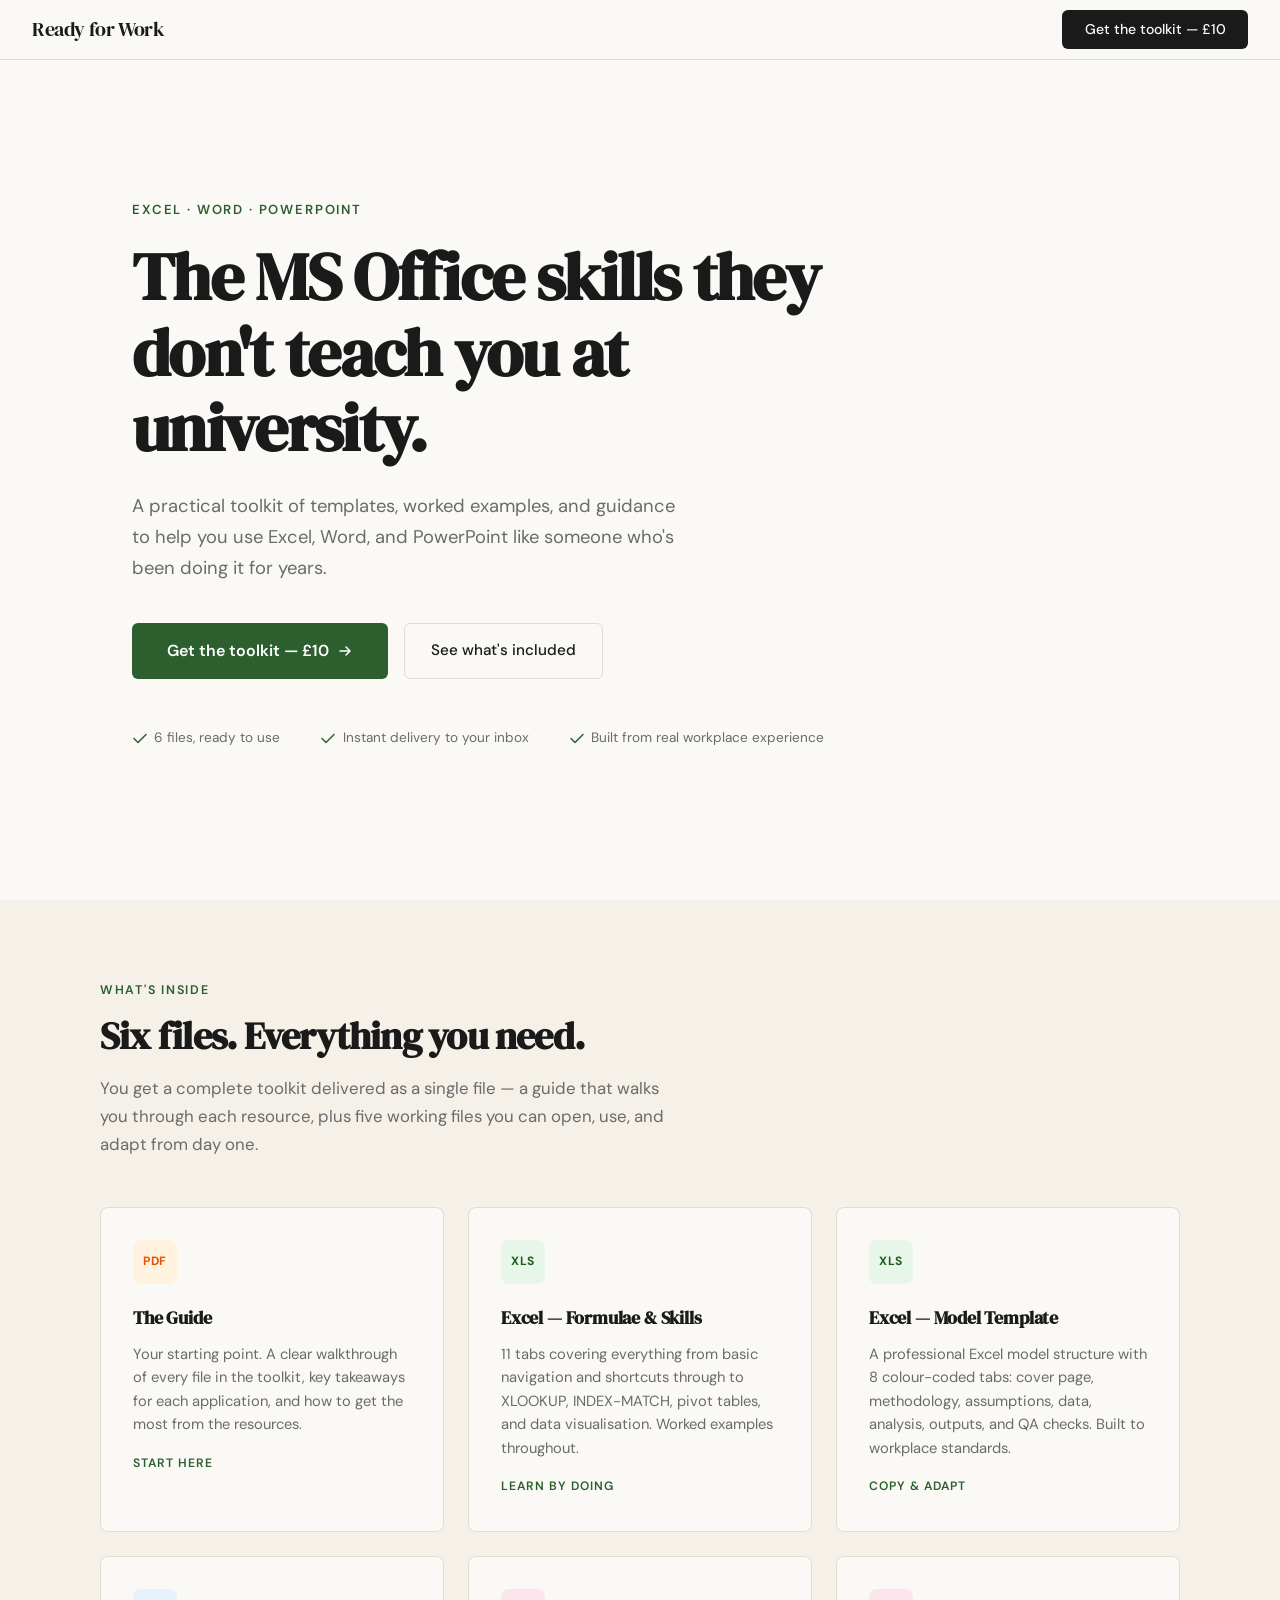
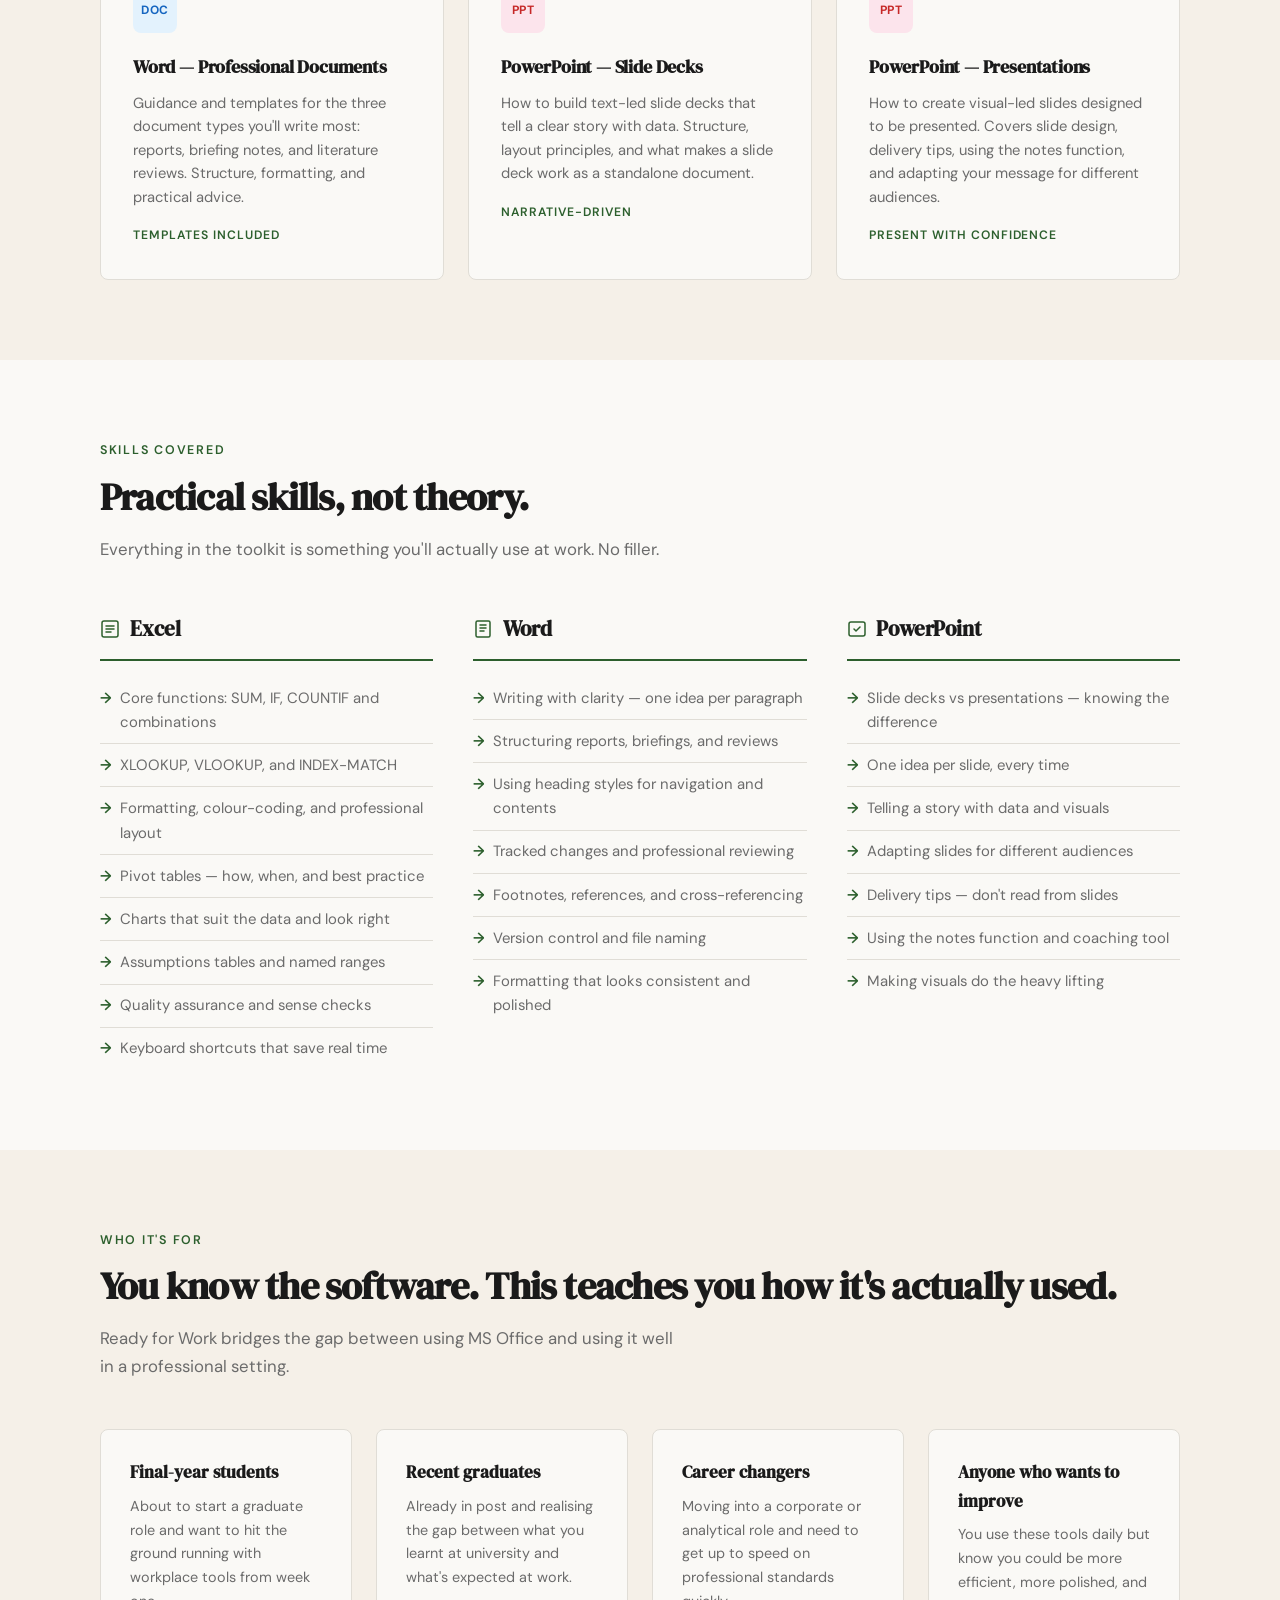
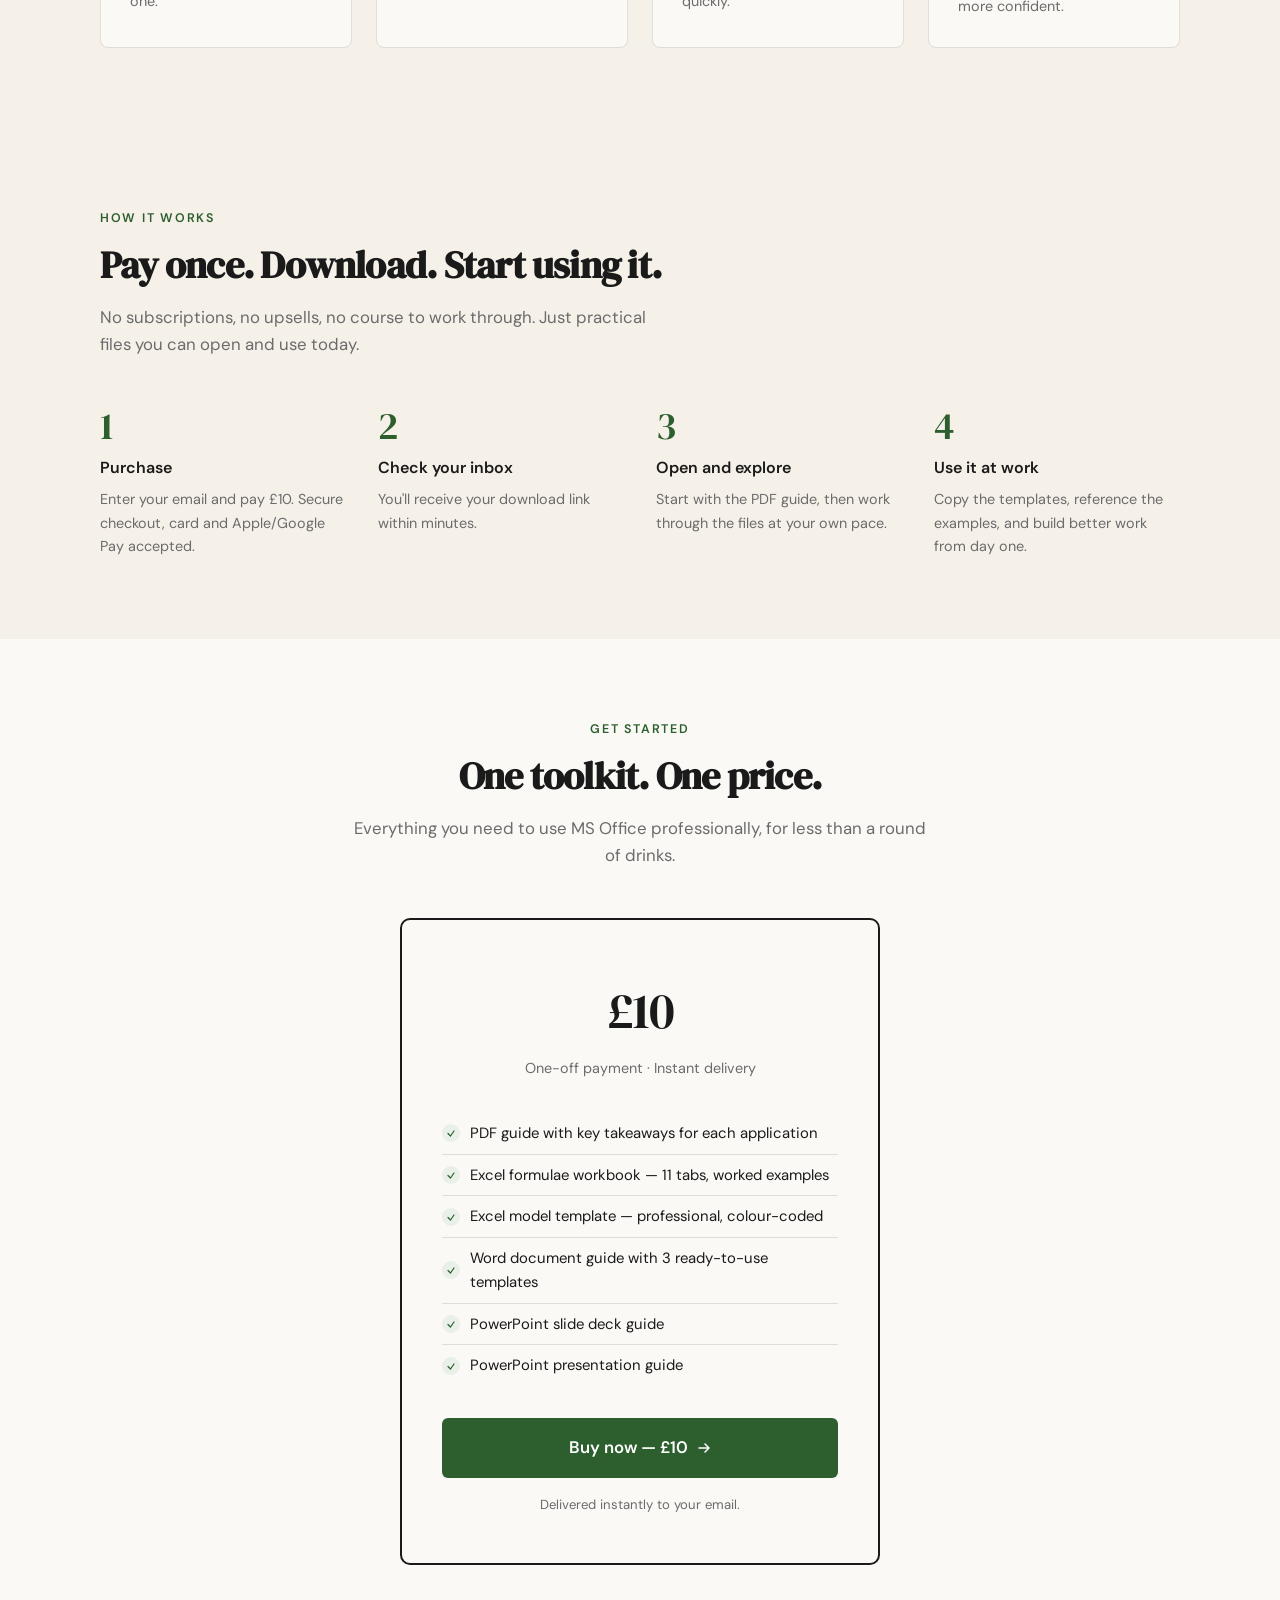
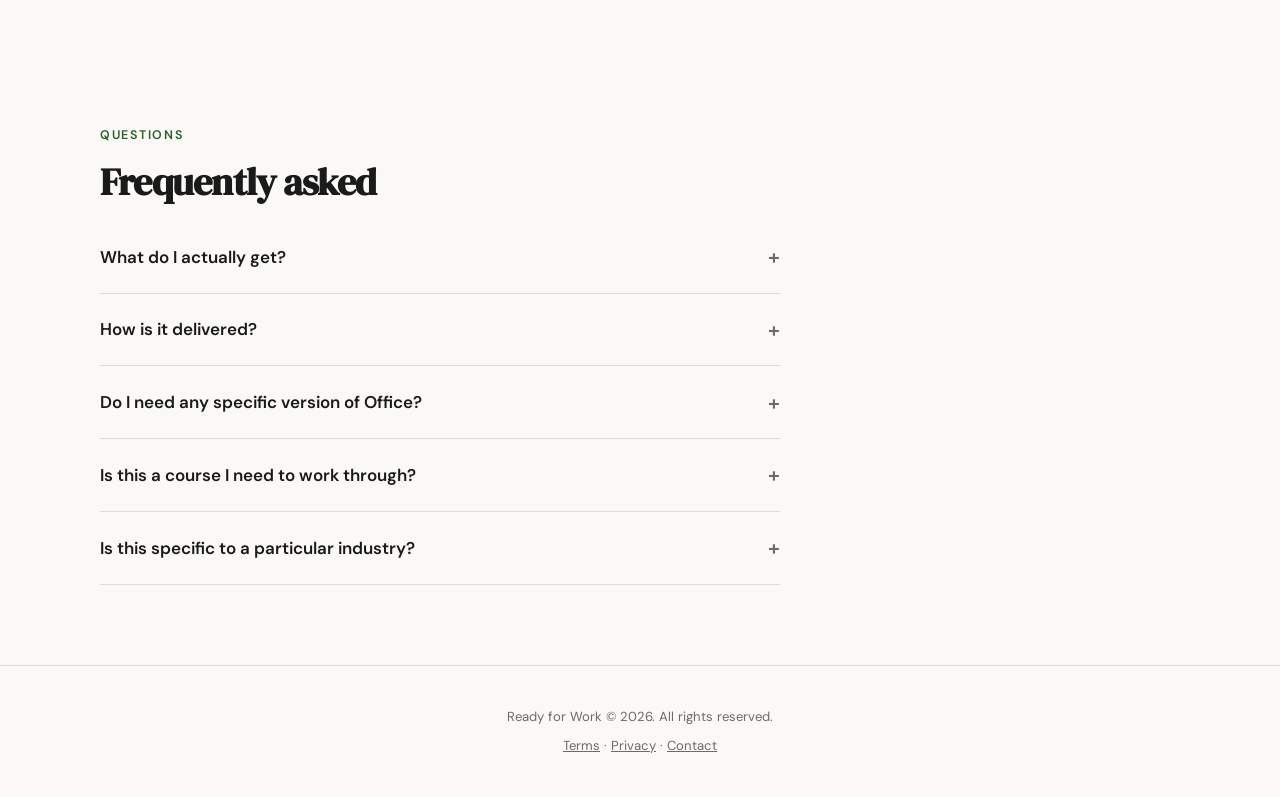
==== index.html @ 75cc030a "Add a landing page for ready for work" ====
<!DOCTYPE html>
<html lang="en-GB">
<head>
<meta charset="UTF-8">
<meta name="viewport" content="width=device-width, initial-scale=1.0">
<title>Ready for Work — MS Office skills for the workplace</title>
<link rel="preconnect" href="https://fonts.googleapis.com">
<link href="https://fonts.googleapis.com/css2?family=DM+Serif+Display:ital@0;1&family=DM+Sans:ital,opsz,wght@0,9..40,300..700;1,9..40,300..700&display=swap" rel="stylesheet">
<style>
  :root {
    --ink: #1a1a1a;
    --paper: #faf9f6;
    --accent: #2c5f2d;
    --accent-light: #e8f0e8;
    --warm: #f5f0e8;
    --mid: #6b6b6b;
    --border: #e0ddd6;
    --radius: 6px;
  }

  * { margin: 0; padding: 0; box-sizing: border-box; }

  html { scroll-behavior: smooth; }

  body {
    font-family: 'DM Sans', -apple-system, sans-serif;
    color: var(--ink);
    background: var(--paper);
    line-height: 1.65;
    font-size: 17px;
    -webkit-font-smoothing: antialiased;
  }

  /* ── NAV ── */
  nav {
    position: fixed; top: 0; left: 0; right: 0;
    z-index: 100;
    background: rgba(250, 249, 246, 0.92);
    backdrop-filter: blur(12px);
    border-bottom: 1px solid var(--border);
    padding: 0 2rem;
    height: 60px;
    display: flex; align-items: center; justify-content: space-between;
  }
  .nav-brand {
    display: flex; align-items: center;
    text-decoration: none;
    font-family: 'DM Serif Display', serif;
    font-size: 1.25rem;
    color: var(--ink);
    letter-spacing: -0.02em;
  }
  .nav-cta {
    background: var(--ink);
    color: var(--paper);
    padding: 0.5rem 1.4rem;
    border-radius: var(--radius);
    text-decoration: none;
    font-size: 0.88rem;
    font-weight: 500;
    transition: background 0.2s;
  }
  .nav-cta:hover { background: var(--accent); }

  /* ── HERO ── */
  .hero {
    min-height: 100vh;
    display: flex; flex-direction: column; justify-content: center;
    padding: 7rem 2rem 4rem;
    max-width: 1080px;
    margin: 0 auto;
  }
  .hero-eyebrow {
    font-size: 0.82rem;
    text-transform: uppercase;
    letter-spacing: 0.14em;
    color: var(--accent);
    font-weight: 600;
    margin-bottom: 1.2rem;
  }
  .hero h1 {
    font-family: 'DM Serif Display', serif;
    font-size: clamp(2.6rem, 5.5vw, 4.2rem);
    line-height: 1.12;
    letter-spacing: -0.025em;
    color: var(--ink);
    max-width: 720px;
    margin-bottom: 1.6rem;
  }
  .hero-sub {
    font-size: 1.15rem;
    color: var(--mid);
    max-width: 560px;
    margin-bottom: 2.4rem;
    line-height: 1.7;
  }
  .hero-actions { display: flex; gap: 1rem; flex-wrap: wrap; align-items: center; }
  .btn-primary {
    background: var(--accent);
    color: #fff;
    padding: 0.9rem 2.2rem;
    border-radius: var(--radius);
    text-decoration: none;
    font-size: 1rem;
    font-weight: 600;
    border: none;
    cursor: pointer;
    transition: all 0.2s;
    display: inline-flex; align-items: center; gap: 0.5rem;
  }
  .btn-primary:hover { background: #234d24; transform: translateY(-1px); }
  .btn-secondary {
    color: var(--ink);
    text-decoration: none;
    font-size: 0.95rem;
    font-weight: 500;
    padding: 0.9rem 1.6rem;
    border: 1.5px solid var(--border);
    border-radius: var(--radius);
    transition: all 0.2s;
  }
  .btn-secondary:hover { border-color: var(--ink); }

  .hero-proof {
    margin-top: 3rem;
    display: flex; gap: 2.5rem; flex-wrap: wrap;
  }
  .proof-item {
    font-size: 0.85rem;
    color: var(--mid);
    display: flex; align-items: center; gap: 0.4rem;
  }
  .proof-item svg { flex-shrink: 0; }

  /* ── SECTION SHARED ── */
  section { padding: 5rem 2rem; }
  .container { max-width: 1080px; margin: 0 auto; }
  .section-label {
    font-size: 0.78rem;
    text-transform: uppercase;
    letter-spacing: 0.14em;
    color: var(--accent);
    font-weight: 600;
    margin-bottom: 0.8rem;
  }
  .section-title {
    font-family: 'DM Serif Display', serif;
    font-size: clamp(1.8rem, 3.5vw, 2.4rem);
    line-height: 1.2;
    letter-spacing: -0.02em;
    margin-bottom: 1rem;
  }
  .section-desc {
    color: var(--mid);
    max-width: 580px;
    margin-bottom: 3rem;
    font-size: 1.05rem;
  }

  /* ── WHAT'S INSIDE ── */
  .whats-inside { background: var(--warm); }
  .files-grid {
    display: grid;
    grid-template-columns: repeat(auto-fit, minmax(300px, 1fr));
    gap: 1.5rem;
  }
  .file-card {
    background: var(--paper);
    border: 1px solid var(--border);
    border-radius: 8px;
    padding: 2rem;
    transition: border-color 0.2s;
  }
  .file-card:hover { border-color: var(--accent); }
  .file-icon {
    width: 44px; height: 44px;
    border-radius: 8px;
    display: flex; align-items: center; justify-content: center;
    font-size: 0.75rem;
    font-weight: 700;
    margin-bottom: 1.2rem;
    letter-spacing: 0.03em;
  }
  .file-icon.excel { background: #e8f5e9; color: #1b5e20; }
  .file-icon.word { background: #e3f2fd; color: #1565c0; }
  .file-icon.pptx { background: #fce4ec; color: #c62828; }
  .file-icon.pdf { background: #fff3e0; color: #e65100; }
  .file-card h3 {
    font-family: 'DM Serif Display', serif;
    font-size: 1.15rem;
    margin-bottom: 0.6rem;
    letter-spacing: -0.01em;
  }
  .file-card p { font-size: 0.92rem; color: var(--mid); line-height: 1.6; }
  .file-tag {
    display: inline-block;
    margin-top: 1rem;
    font-size: 0.76rem;
    text-transform: uppercase;
    letter-spacing: 0.08em;
    color: var(--accent);
    font-weight: 600;
  }

  /* ── SKILLS BREAKDOWN ── */
  .skills-cols {
    display: grid;
    grid-template-columns: repeat(auto-fit, minmax(280px, 1fr));
    gap: 2.5rem;
  }
  .skill-col h3 {
    font-family: 'DM Serif Display', serif;
    font-size: 1.3rem;
    margin-bottom: 1rem;
    padding-bottom: 0.8rem;
    border-bottom: 2px solid var(--accent);
    display: flex; align-items: center; gap: 0.6rem;
  }
  .skill-col ul {
    list-style: none;
    padding: 0;
  }
  .skill-col li {
    padding: 0.55rem 0;
    font-size: 0.93rem;
    color: var(--mid);
    border-bottom: 1px solid var(--border);
    display: flex; align-items: flex-start; gap: 0.5rem;
  }
  .skill-col li:last-child { border-bottom: none; }
  .skill-col li::before {
    content: '→';
    color: var(--accent);
    font-weight: 600;
    flex-shrink: 0;
  }

  /* ── WHO IS THIS FOR ── */
  .audience { background: var(--warm); }
  .audience-grid {
    display: grid;
    grid-template-columns: repeat(auto-fit, minmax(240px, 1fr));
    gap: 1.5rem;
  }
  .audience-card {
    background: var(--paper);
    border: 1px solid var(--border);
    border-radius: 8px;
    padding: 1.8rem;
  }
  .audience-card h3 {
    font-family: 'DM Serif Display', serif;
    font-size: 1.08rem;
    margin-bottom: 0.5rem;
  }
  .audience-card p { font-size: 0.9rem; color: var(--mid); }

  /* ── PRICING ── */
  .pricing-section { text-align: center; }
  .price-box {
    max-width: 480px;
    margin: 0 auto;
    background: var(--paper);
    border: 2px solid var(--ink);
    border-radius: 10px;
    padding: 3rem 2.5rem;
  }
  .price-box .price {
    font-family: 'DM Serif Display', serif;
    font-size: 3.2rem;
    letter-spacing: -0.03em;
    margin-bottom: 0.3rem;
  }
  .price-box .price-note {
    font-size: 0.9rem;
    color: var(--mid);
    margin-bottom: 2rem;
  }
  .price-box .checklist {
    list-style: none;
    padding: 0;
    text-align: left;
    margin-bottom: 2rem;
  }
  .price-box .checklist li {
    padding: 0.5rem 0;
    font-size: 0.93rem;
    display: flex; align-items: center; gap: 0.6rem;
    border-bottom: 1px solid var(--border);
  }
  .price-box .checklist li:last-child { border-bottom: none; }
  .check-icon {
    width: 18px; height: 18px;
    background: var(--accent-light);
    border-radius: 50%;
    display: flex; align-items: center; justify-content: center;
    flex-shrink: 0;
  }
  .check-icon svg { width: 10px; height: 10px; }
  .price-box .btn-primary { width: 100%; justify-content: center; font-size: 1.05rem; padding: 1rem; }
  .guarantee {
    margin-top: 1rem;
    font-size: 0.82rem;
    color: var(--mid);
  }

  /* ── HOW IT WORKS ── */
  .how-it-works { background: var(--warm); }
  .steps {
    display: grid;
    grid-template-columns: repeat(auto-fit, minmax(220px, 1fr));
    gap: 2rem;
    counter-reset: step;
  }
  .step {
    counter-increment: step;
    padding: 0;
  }
  .step::before {
    content: counter(step);
    font-family: 'DM Serif Display', serif;
    font-size: 2.4rem;
    color: var(--accent);
    display: block;
    margin-bottom: 0.6rem;
    line-height: 1;
  }
  .step h3 {
    font-size: 1rem;
    font-weight: 600;
    margin-bottom: 0.4rem;
  }
  .step p { font-size: 0.9rem; color: var(--mid); }

  /* ── FAQ ── */
  .faq-list { max-width: 680px; }
  .faq-item {
    border-bottom: 1px solid var(--border);
    padding: 1.4rem 0;
  }
  .faq-q {
    font-weight: 600;
    font-size: 1rem;
    cursor: pointer;
    display: flex; justify-content: space-between; align-items: center;
    background: none; border: none; width: 100%; text-align: left;
    font-family: inherit; font-size: inherit; color: inherit;
    padding: 0;
  }
  .faq-q::after { content: '+'; font-size: 1.3rem; color: var(--mid); transition: transform 0.2s; }
  .faq-item.open .faq-q::after { content: '−'; }
  .faq-a {
    max-height: 0;
    overflow: hidden;
    transition: max-height 0.3s ease, padding 0.3s ease;
    color: var(--mid);
    font-size: 0.93rem;
    line-height: 1.65;
  }
  .faq-item.open .faq-a { max-height: 200px; padding-top: 0.8rem; }

  /* ── FOOTER ── */
  footer {
    border-top: 1px solid var(--border);
    padding: 2.5rem 2rem;
    text-align: center;
    font-size: 0.82rem;
    color: var(--mid);
  }
  footer a { color: var(--mid); }

  /* ── RESPONSIVE ── */
  @media (max-width: 640px) {
    section { padding: 3.5rem 1.4rem; }
    .hero { padding: 6rem 1.4rem 3rem; }
    .hero-proof { gap: 1.5rem; }
    .price-box { padding: 2rem 1.5rem; }
  }

  /* ── ANIMATIONS ── */
  .fade-in {
    opacity: 0;
    transform: translateY(20px);
    transition: opacity 0.6s ease, transform 0.6s ease;
  }
  .fade-in.visible {
    opacity: 1;
    transform: translateY(0);
  }
</style>
</head>
<body>

<!-- NAV -->
<nav>
  <a href="#" class="nav-brand">Ready for Work</a>
  <a href="https://buy.stripe.com/eVqeVc0u5a8Obll8E3eAg00" class="nav-cta">Get the toolkit — £10</a>
</nav>

<!-- HERO -->
<div class="hero">
  <div class="hero-eyebrow">Excel · Word · PowerPoint</div>
  <h1>The MS Office skills they don't teach you at university.</h1>
  <p class="hero-sub">A practical toolkit of templates, worked examples, and guidance to help you use Excel, Word, and PowerPoint like someone who's been doing it for years.</p>
  <div class="hero-actions">
    <a href="https://buy.stripe.com/eVqeVc0u5a8Obll8E3eAg00" class="btn-primary">
      Get the toolkit — £10
      <svg width="16" height="16" viewBox="0 0 16 16" fill="none"><path d="M3 8h10m0 0L9 4m4 4L9 12" stroke="currentColor" stroke-width="1.5" stroke-linecap="round" stroke-linejoin="round"/></svg>
    </a>
    <a href="#whats-inside" class="btn-secondary">See what's included</a>
  </div>
  <div class="hero-proof">
    <div class="proof-item">
      <svg width="16" height="16" viewBox="0 0 16 16" fill="none"><path d="M2 8.5l4 4 8-8" stroke="#2c5f2d" stroke-width="1.5" stroke-linecap="round" stroke-linejoin="round"/></svg>
      6 files, ready to use
    </div>
    <div class="proof-item">
      <svg width="16" height="16" viewBox="0 0 16 16" fill="none"><path d="M2 8.5l4 4 8-8" stroke="#2c5f2d" stroke-width="1.5" stroke-linecap="round" stroke-linejoin="round"/></svg>
      Instant delivery to your inbox
    </div>
    <div class="proof-item">
      <svg width="16" height="16" viewBox="0 0 16 16" fill="none"><path d="M2 8.5l4 4 8-8" stroke="#2c5f2d" stroke-width="1.5" stroke-linecap="round" stroke-linejoin="round"/></svg>
      Built from real workplace experience
    </div>
  </div>
</div>

<!-- WHAT'S INSIDE -->
<section class="whats-inside" id="whats-inside">
  <div class="container fade-in">
    <div class="section-label">What's inside</div>
    <h2 class="section-title">Six files. Everything you need.</h2>
    <p class="section-desc">You get a complete toolkit delivered as a single file — a guide that walks you through each resource, plus five working files you can open, use, and adapt from day one.</p>
    <div class="files-grid">
      <div class="file-card">
        <div class="file-icon pdf">PDF</div>
        <h3>The Guide</h3>
        <p>Your starting point. A clear walkthrough of every file in the toolkit, key takeaways for each application, and how to get the most from the resources.</p>
        <span class="file-tag">Start here</span>
      </div>
      <div class="file-card">
        <div class="file-icon excel">XLS</div>
        <h3>Excel — Formulae &amp; Skills</h3>
        <p>11 tabs covering everything from basic navigation and shortcuts through to XLOOKUP, INDEX-MATCH, pivot tables, and data visualisation. Worked examples throughout.</p>
        <span class="file-tag">Learn by doing</span>
      </div>
      <div class="file-card">
        <div class="file-icon excel">XLS</div>
        <h3>Excel — Model Template</h3>
        <p>A professional Excel model structure with 8 colour-coded tabs: cover page, methodology, assumptions, data, analysis, outputs, and QA checks. Built to workplace standards.</p>
        <span class="file-tag">Copy &amp; adapt</span>
      </div>
      <div class="file-card">
        <div class="file-icon word">DOC</div>
        <h3>Word — Professional Documents</h3>
        <p>Guidance and templates for the three document types you'll write most: reports, briefing notes, and literature reviews. Structure, formatting, and practical advice.</p>
        <span class="file-tag">Templates included</span>
      </div>
      <div class="file-card">
        <div class="file-icon pptx">PPT</div>
        <h3>PowerPoint — Slide Decks</h3>
        <p>How to build text-led slide decks that tell a clear story with data. Structure, layout principles, and what makes a slide deck work as a standalone document.</p>
        <span class="file-tag">Narrative-driven</span>
      </div>
      <div class="file-card">
        <div class="file-icon pptx">PPT</div>
        <h3>PowerPoint — Presentations</h3>
        <p>How to create visual-led slides designed to be presented. Covers slide design, delivery tips, using the notes function, and adapting your message for different audiences.</p>
        <span class="file-tag">Present with confidence</span>
      </div>
    </div>
  </div>
</section>

<!-- SKILLS BREAKDOWN -->
<section id="skills">
  <div class="container fade-in">
    <div class="section-label">Skills covered</div>
    <h2 class="section-title">Practical skills, not theory.</h2>
    <p class="section-desc">Everything in the toolkit is something you'll actually use at work. No filler.</p>
    <div class="skills-cols">
      <div class="skill-col">
        <h3>
          <svg width="20" height="20" viewBox="0 0 20 20" fill="none"><rect x="2" y="2" width="16" height="16" rx="2" stroke="#2c5f2d" stroke-width="1.5"/><path d="M6 7h8M6 10h8M6 13h5" stroke="#2c5f2d" stroke-width="1.5" stroke-linecap="round"/></svg>
          Excel
        </h3>
        <ul>
          <li>Core functions: SUM, IF, COUNTIF and combinations</li>
          <li>XLOOKUP, VLOOKUP, and INDEX-MATCH</li>
          <li>Formatting, colour-coding, and professional layout</li>
          <li>Pivot tables — how, when, and best practice</li>
          <li>Charts that suit the data and look right</li>
          <li>Assumptions tables and named ranges</li>
          <li>Quality assurance and sense checks</li>
          <li>Keyboard shortcuts that save real time</li>
        </ul>
      </div>
      <div class="skill-col">
        <h3>
          <svg width="20" height="20" viewBox="0 0 20 20" fill="none"><rect x="3" y="2" width="14" height="16" rx="1.5" stroke="#2c5f2d" stroke-width="1.5"/><path d="M7 6h6M7 9h6M7 12h4" stroke="#2c5f2d" stroke-width="1.5" stroke-linecap="round"/></svg>
          Word
        </h3>
        <ul>
          <li>Writing with clarity — one idea per paragraph</li>
          <li>Structuring reports, briefings, and reviews</li>
          <li>Using heading styles for navigation and contents</li>
          <li>Tracked changes and professional reviewing</li>
          <li>Footnotes, references, and cross-referencing</li>
          <li>Version control and file naming</li>
          <li>Formatting that looks consistent and polished</li>
        </ul>
      </div>
      <div class="skill-col">
        <h3>
          <svg width="20" height="20" viewBox="0 0 20 20" fill="none"><rect x="2" y="3" width="16" height="14" rx="2" stroke="#2c5f2d" stroke-width="1.5"/><path d="M7 10l2 2 4-4" stroke="#2c5f2d" stroke-width="1.5" stroke-linecap="round" stroke-linejoin="round"/></svg>
          PowerPoint
        </h3>
        <ul>
          <li>Slide decks vs presentations — knowing the difference</li>
          <li>One idea per slide, every time</li>
          <li>Telling a story with data and visuals</li>
          <li>Adapting slides for different audiences</li>
          <li>Delivery tips — don't read from slides</li>
          <li>Using the notes function and coaching tool</li>
          <li>Making visuals do the heavy lifting</li>
        </ul>
      </div>
    </div>
  </div>
</section>

<!-- WHO IS THIS FOR -->
<section class="audience" id="audience">
  <div class="container fade-in">
    <div class="section-label">Who it's for</div>
    <h2 class="section-title">You know the software. This teaches you how it's actually used.</h2>
    <p class="section-desc">Ready for Work bridges the gap between using MS Office and using it well in a professional setting.</p>
    <div class="audience-grid">
      <div class="audience-card">
        <h3>Final-year students</h3>
        <p>About to start a graduate role and want to hit the ground running with workplace tools from week one.</p>
      </div>
      <div class="audience-card">
        <h3>Recent graduates</h3>
        <p>Already in post and realising the gap between what you learnt at university and what's expected at work.</p>
      </div>
      <div class="audience-card">
        <h3>Career changers</h3>
        <p>Moving into a corporate or analytical role and need to get up to speed on professional standards quickly.</p>
      </div>
      <div class="audience-card">
        <h3>Anyone who wants to improve</h3>
        <p>You use these tools daily but know you could be more efficient, more polished, and more confident.</p>
      </div>
    </div>
  </div>
</section>

<!-- HOW IT WORKS -->
<section class="how-it-works">
  <div class="container fade-in">
    <div class="section-label">How it works</div>
    <h2 class="section-title">Pay once. Download. Start using it.</h2>
    <p class="section-desc">No subscriptions, no upsells, no course to work through. Just practical files you can open and use today.</p>
    <div class="steps">
      <div class="step">
        <h3>Purchase</h3>
        <p>Enter your email and pay £10. Secure checkout, card and Apple/Google Pay accepted.</p>
      </div>
      <div class="step">
        <h3>Check your inbox</h3>
        <p>You'll receive your download link within minutes.</p>
      </div>
      <div class="step">
        <h3>Open and explore</h3>
        <p>Start with the PDF guide, then work through the files at your own pace.</p>
      </div>
      <div class="step">
        <h3>Use it at work</h3>
        <p>Copy the templates, reference the examples, and build better work from day one.</p>
      </div>
    </div>
  </div>
</section>

<!-- PRICING -->
<section class="pricing-section" id="pricing">
  <div class="container fade-in">
    <div class="section-label">Get started</div>
    <h2 class="section-title">One toolkit. One price.</h2>
    <p class="section-desc" style="margin-left:auto; margin-right:auto;">Everything you need to use MS Office professionally, for less than a round of drinks.</p>
    <div class="price-box">
      <div class="price">£10</div>
      <div class="price-note">One-off payment · Instant delivery</div>
      <ul class="checklist">
        <li>
          <span class="check-icon"><svg viewBox="0 0 10 10" fill="none"><path d="M2 5.5l2.5 2.5L8 3" stroke="#2c5f2d" stroke-width="1.2" stroke-linecap="round" stroke-linejoin="round"/></svg></span>
          PDF guide with key takeaways for each application
        </li>
        <li>
          <span class="check-icon"><svg viewBox="0 0 10 10" fill="none"><path d="M2 5.5l2.5 2.5L8 3" stroke="#2c5f2d" stroke-width="1.2" stroke-linecap="round" stroke-linejoin="round"/></svg></span>
          Excel formulae workbook — 11 tabs, worked examples
        </li>
        <li>
          <span class="check-icon"><svg viewBox="0 0 10 10" fill="none"><path d="M2 5.5l2.5 2.5L8 3" stroke="#2c5f2d" stroke-width="1.2" stroke-linecap="round" stroke-linejoin="round"/></svg></span>
          Excel model template — professional, colour-coded
        </li>
        <li>
          <span class="check-icon"><svg viewBox="0 0 10 10" fill="none"><path d="M2 5.5l2.5 2.5L8 3" stroke="#2c5f2d" stroke-width="1.2" stroke-linecap="round" stroke-linejoin="round"/></svg></span>
          Word document guide with 3 ready-to-use templates
        </li>
        <li>
          <span class="check-icon"><svg viewBox="0 0 10 10" fill="none"><path d="M2 5.5l2.5 2.5L8 3" stroke="#2c5f2d" stroke-width="1.2" stroke-linecap="round" stroke-linejoin="round"/></svg></span>
          PowerPoint slide deck guide
        </li>
        <li>
          <span class="check-icon"><svg viewBox="0 0 10 10" fill="none"><path d="M2 5.5l2.5 2.5L8 3" stroke="#2c5f2d" stroke-width="1.2" stroke-linecap="round" stroke-linejoin="round"/></svg></span>
          PowerPoint presentation guide
        </li>
      </ul>
      <a href="https://buy.stripe.com/eVqeVc0u5a8Obll8E3eAg00" class="btn-primary" id="buy-btn">
        Buy now — £10
        <svg width="16" height="16" viewBox="0 0 16 16" fill="none"><path d="M3 8h10m0 0L9 4m4 4L9 12" stroke="currentColor" stroke-width="1.5" stroke-linecap="round" stroke-linejoin="round"/></svg>
      </a>
      <p class="guarantee">Delivered instantly to your email.</p>
    </div>
  </div>
</section>

<!-- FAQ -->
<section id="faq">
  <div class="container fade-in">
    <div class="section-label">Questions</div>
    <h2 class="section-title">Frequently asked</h2>
    <div class="faq-list">
      <div class="faq-item">
        <button class="faq-q">What do I actually get?</button>
        <div class="faq-a">Six files: a PDF guide, two Excel workbooks (one for formulae and skills, one model template), a Word document guide, and two PowerPoint files (one for slide decks, one for presentations). All are real, working files you can open and use immediately.</div>
      </div>
      <div class="faq-item">
        <button class="faq-q">How is it delivered?</button>
        <div class="faq-a">After payment, a download link is sent directly to the email address you provide. It arrives within minutes.</div>
      </div>
      <div class="faq-item">
        <button class="faq-q">Do I need any specific version of Office?</button>
        <div class="faq-a">The files work with Microsoft Office 2016 and later, including Microsoft 365. Most features also work in recent versions of Google Sheets, Docs, and Slides, though some Excel-specific functions may differ.</div>
      </div>
      <div class="faq-item">
        <button class="faq-q">Is this a course I need to work through?</button>
        <div class="faq-a">No. It's a toolkit. You can work through it in order or jump to the parts you need. The PDF guide suggests a path, but there's no schedule or modules to complete. Use what's useful, when it's useful.</div>
      </div>
      <div class="faq-item">
        <button class="faq-q">Is this specific to a particular industry?</button>
        <div class="faq-a">No. The skills and templates are designed to work across sectors. Whether you're heading into finance, consulting, the civil service, charity work, or anything else that uses MS Office, the content applies.</div>
      </div>
    </div>
  </div>
</section>

<!-- FOOTER -->
<footer>
  <p>Ready for Work © 2026. All rights reserved.</p>
  <p style="margin-top: 0.5rem;"><a href="#">Terms</a> · <a href="#">Privacy</a> · <a href="mailto:hello@readyfor.work">Contact</a></p>
</footer>

<script>
  // FAQ toggle
  document.querySelectorAll('.faq-q').forEach(btn => {
    btn.addEventListener('click', () => {
      const item = btn.parentElement;
      item.classList.toggle('open');
    });
  });

  // Scroll reveal
  const observer = new IntersectionObserver((entries) => {
    entries.forEach(entry => {
      if (entry.isIntersecting) {
        entry.target.classList.add('visible');
      }
    });
  }, { threshold: 0.1 });

  document.querySelectorAll('.fade-in').forEach(el => observer.observe(el));
</script>
</body>
</html>
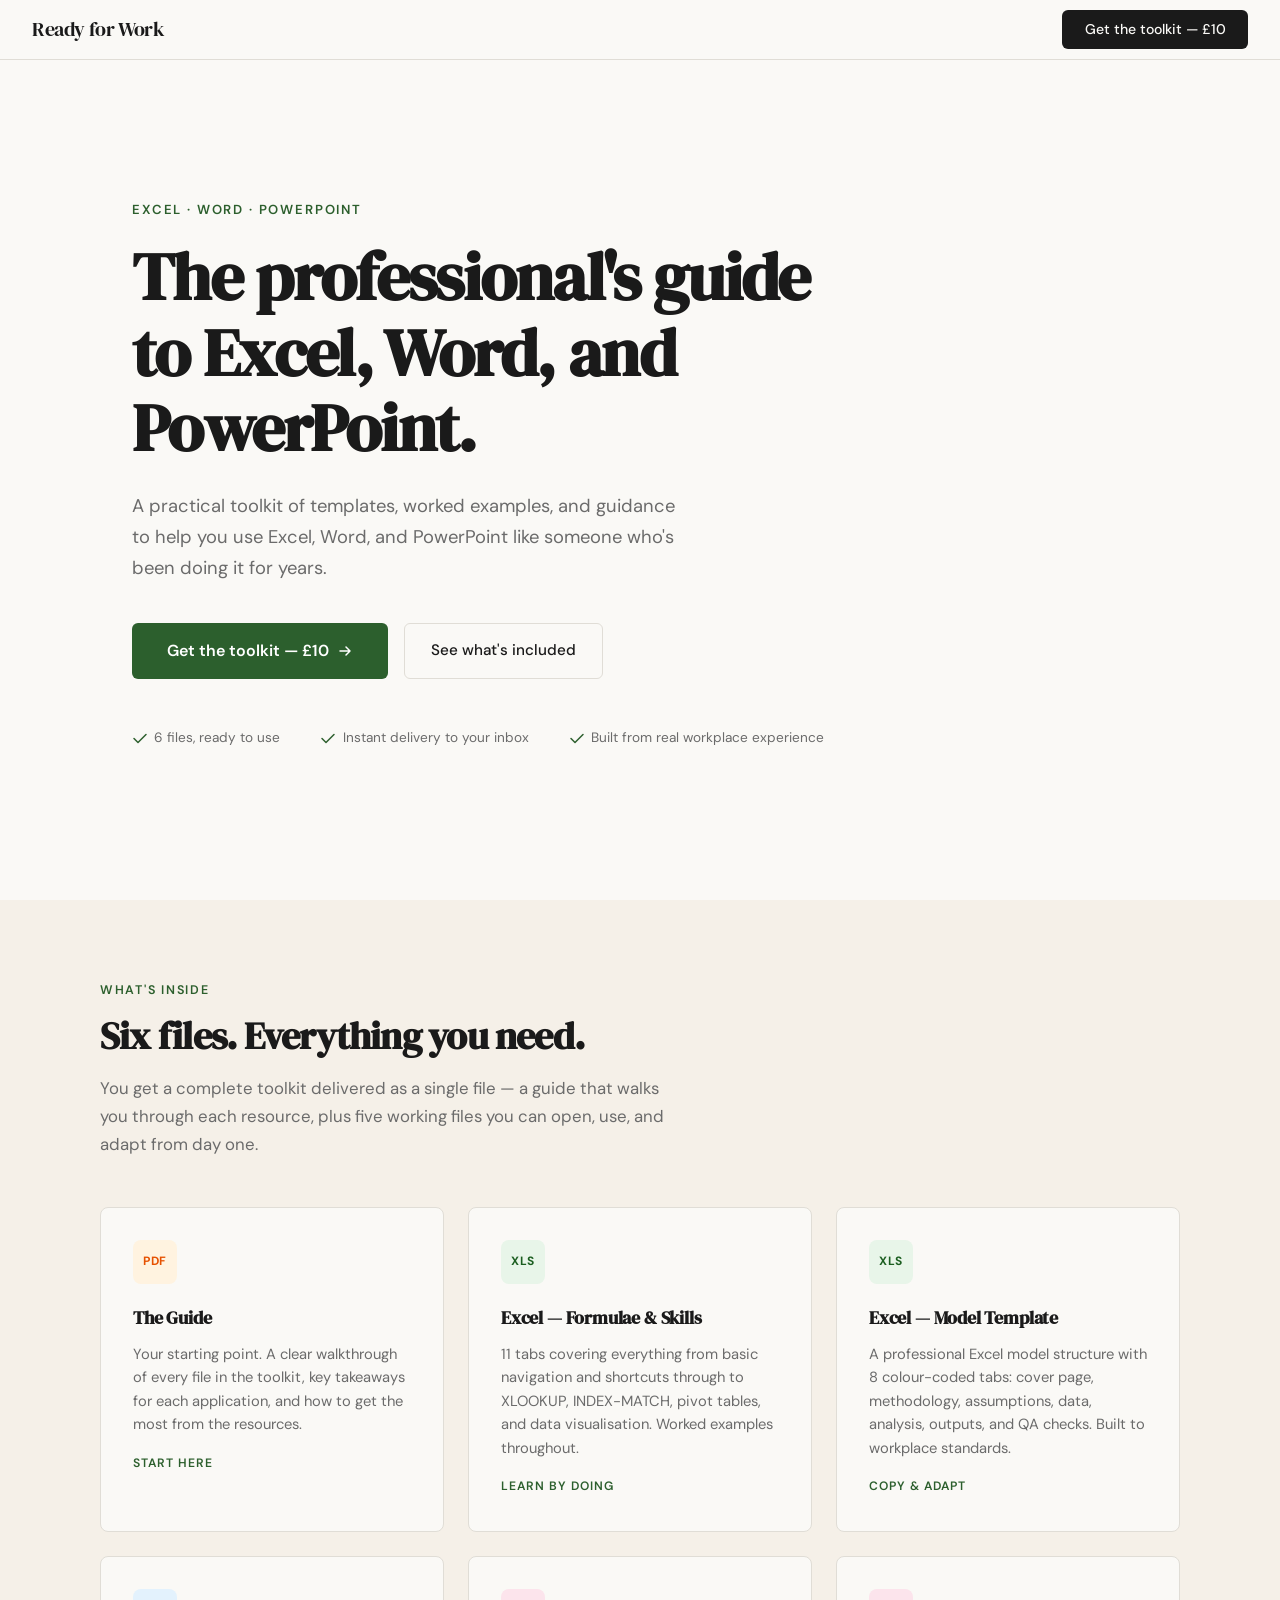
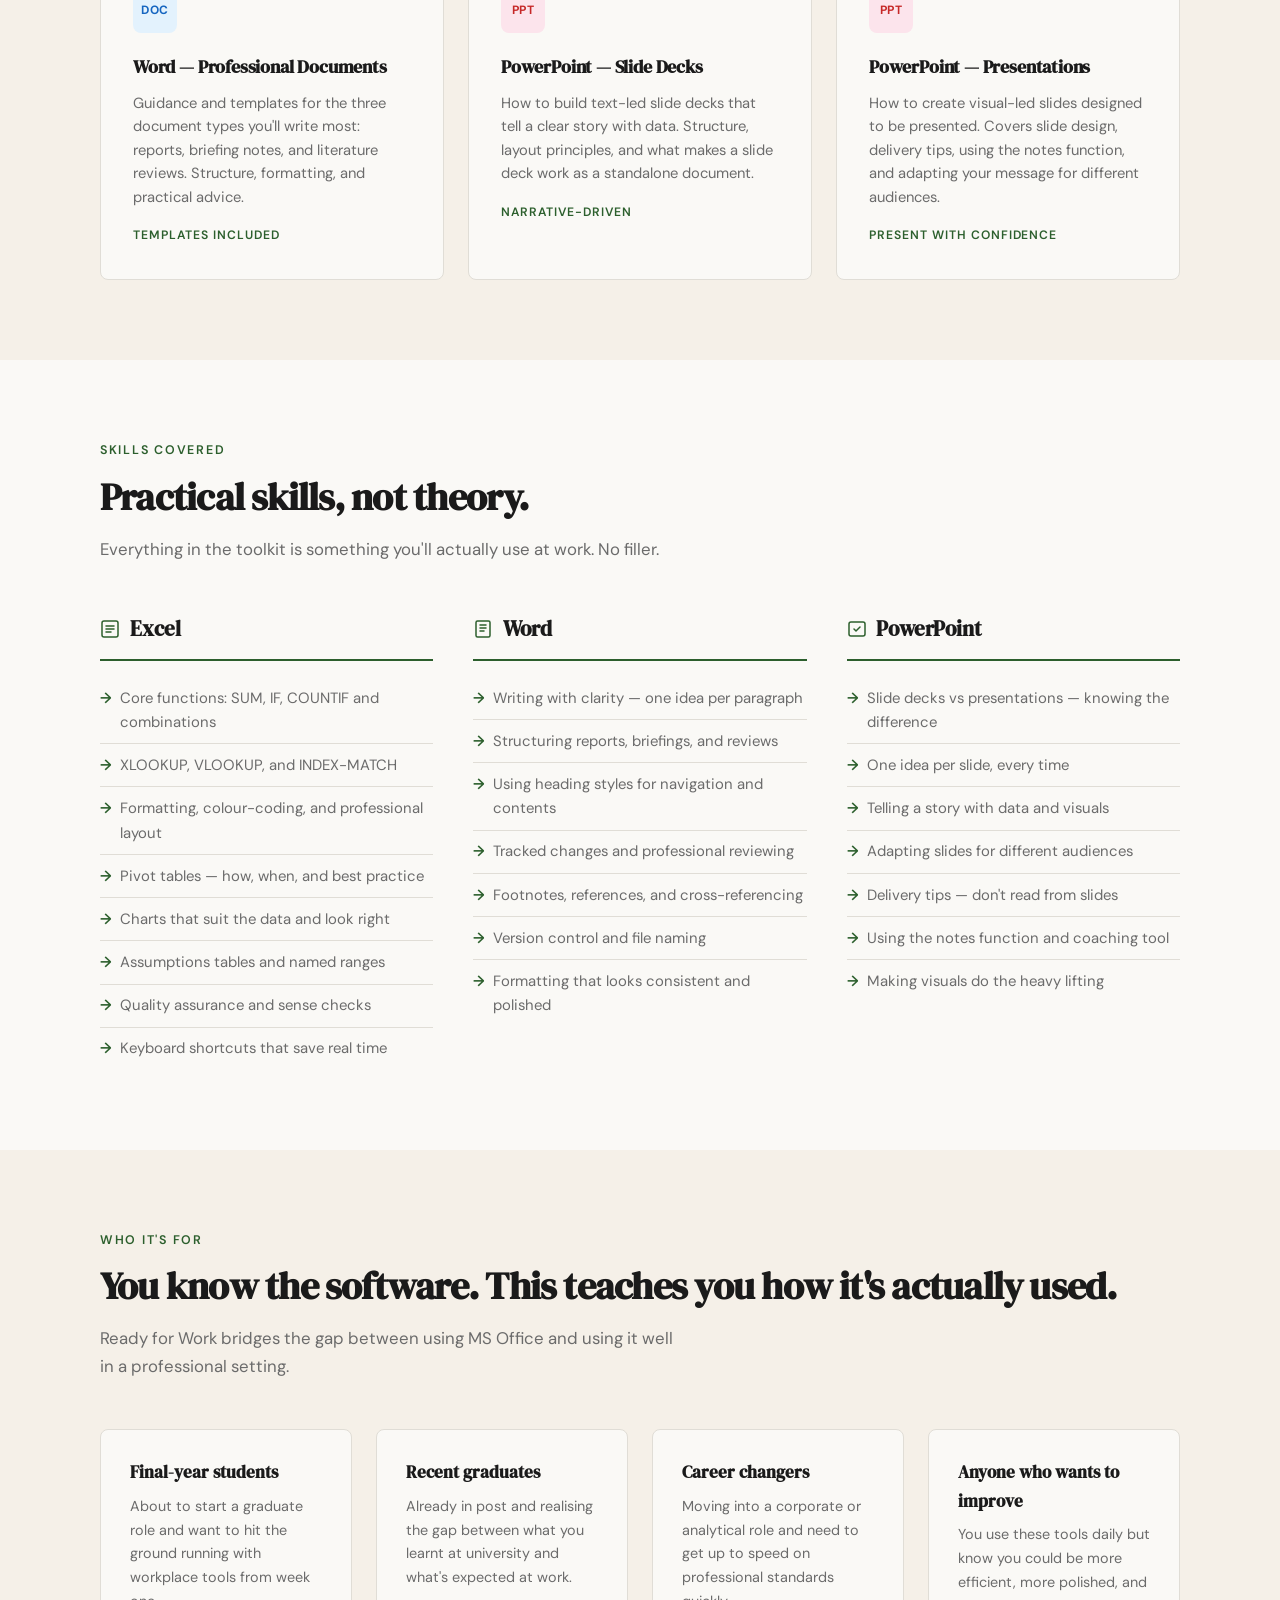
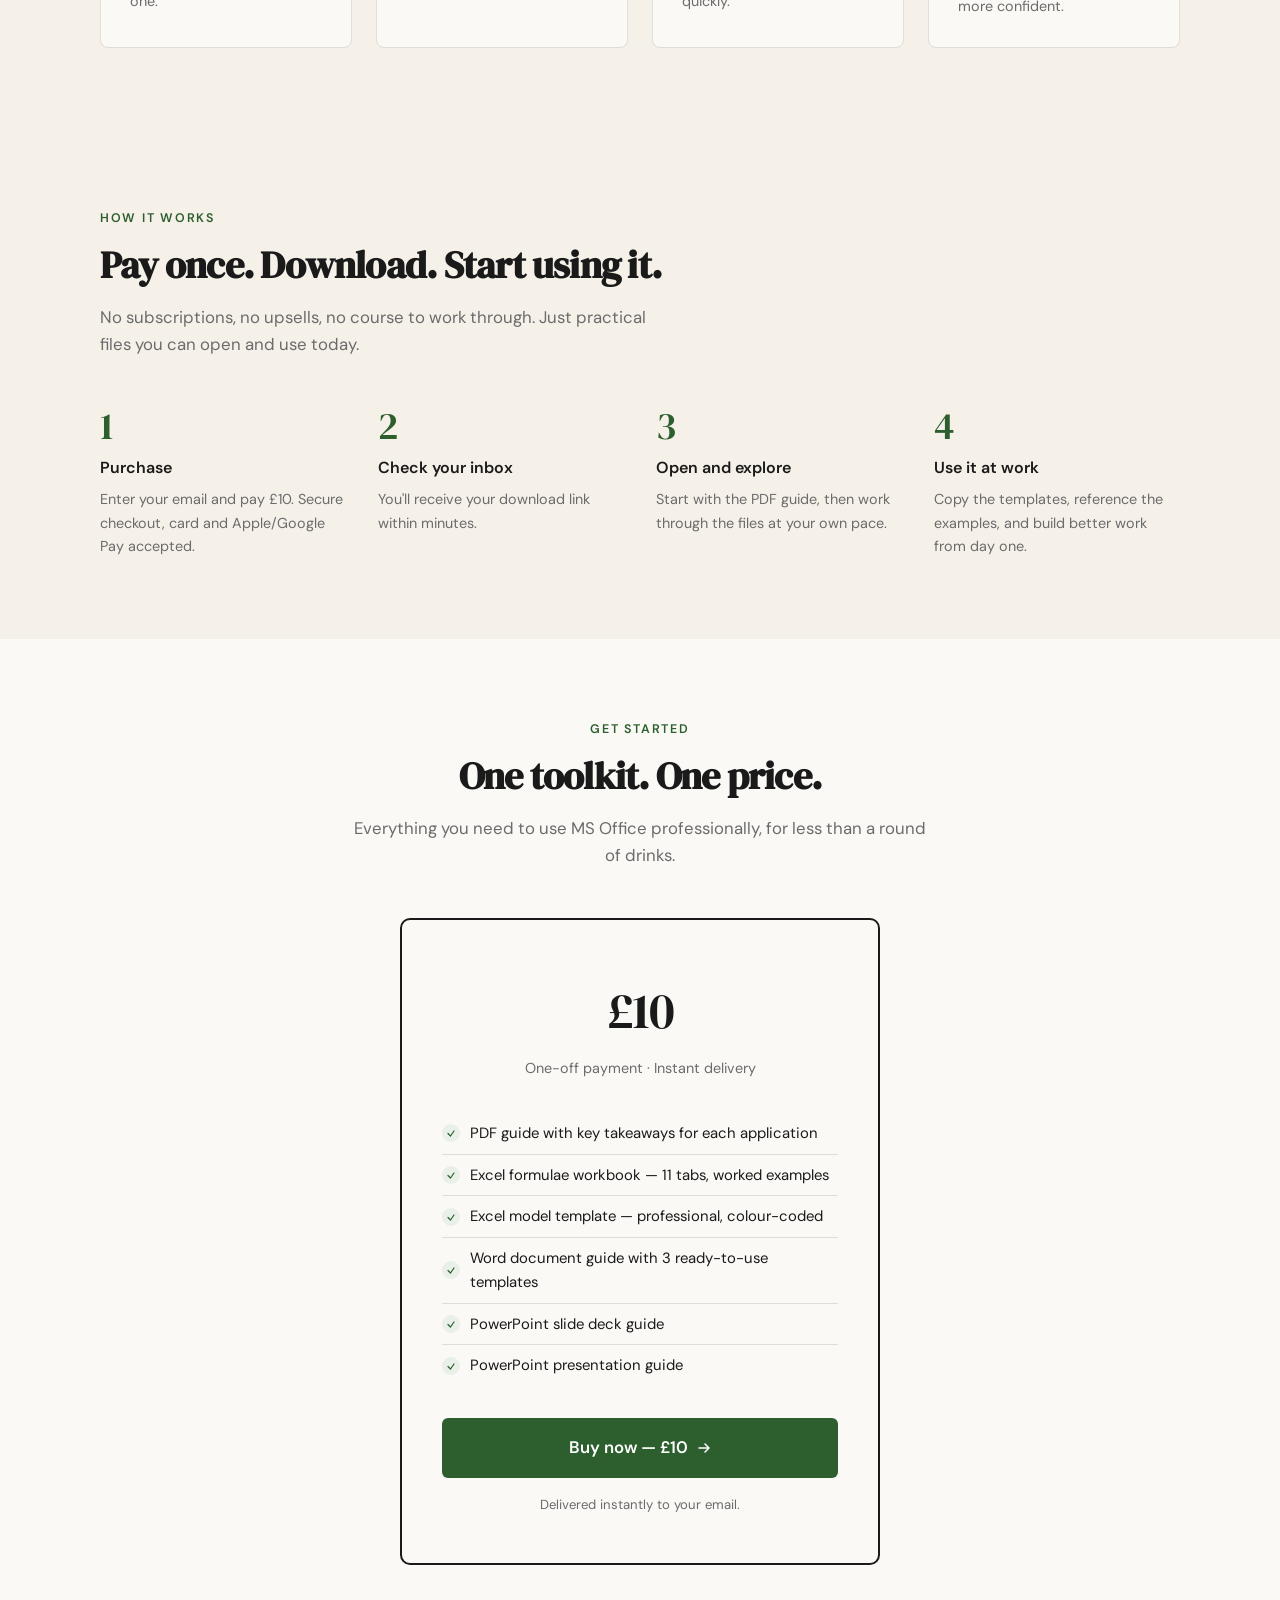
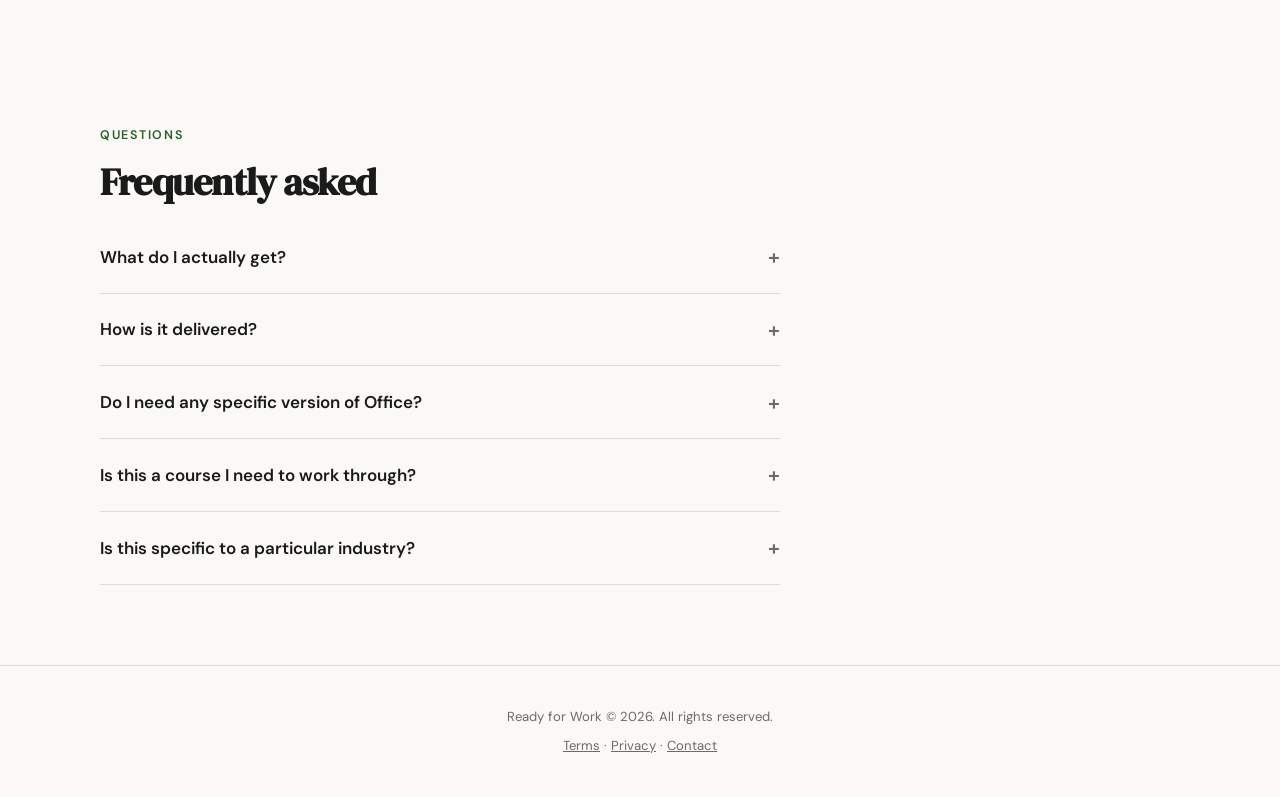
==== commit 1f2a0c53: "amendments to copy" ====
--- a/index.html
+++ b/index.html
@@ -394,16 +394,16 @@
 <!-- NAV -->
 <nav>
   <a href="#" class="nav-brand">Ready for Work</a>
-  <a href="https://buy.stripe.com/eVqeVc0u5a8Obll8E3eAg00" class="nav-cta">Get the toolkit — £10</a>
+  <a href="https://sowl.co/p/5pjNp" class="nav-cta">Get the toolkit — £10</a>
 </nav>
 
 <!-- HERO -->
 <div class="hero">
   <div class="hero-eyebrow">Excel · Word · PowerPoint</div>
-  <h1>The MS Office skills they don't teach you at university.</h1>
+  <h1>The professional's guide to Excel, Word, and PowerPoint.</h1>
   <p class="hero-sub">A practical toolkit of templates, worked examples, and guidance to help you use Excel, Word, and PowerPoint like someone who's been doing it for years.</p>
   <div class="hero-actions">
-    <a href="https://buy.stripe.com/eVqeVc0u5a8Obll8E3eAg00" class="btn-primary">
+    <a href="https://sowl.co/p/5pjNp" class="btn-primary">
       Get the toolkit — £10
       <svg width="16" height="16" viewBox="0 0 16 16" fill="none"><path d="M3 8h10m0 0L9 4m4 4L9 12" stroke="currentColor" stroke-width="1.5" stroke-linecap="round" stroke-linejoin="round"/></svg>
     </a>
@@ -618,7 +618,7 @@
           PowerPoint presentation guide
         </li>
       </ul>
-      <a href="https://buy.stripe.com/eVqeVc0u5a8Obll8E3eAg00" class="btn-primary" id="buy-btn">
+      <a href="https://sowl.co/p/5pjNp" class="btn-primary" id="buy-btn">
         Buy now — £10
         <svg width="16" height="16" viewBox="0 0 16 16" fill="none"><path d="M3 8h10m0 0L9 4m4 4L9 12" stroke="currentColor" stroke-width="1.5" stroke-linecap="round" stroke-linejoin="round"/></svg>
       </a>
@@ -660,7 +660,7 @@
 <!-- FOOTER -->
 <footer>
   <p>Ready for Work © 2026. All rights reserved.</p>
-  <p style="margin-top: 0.5rem;"><a href="#">Terms</a> · <a href="#">Privacy</a> · <a href="mailto:hello@readyfor.work">Contact</a></p>
+  <p style="margin-top: 0.5rem;"><a href="#">Terms</a> · <a href="#">Privacy</a> · <a href="mailto:hello@readyforwork.uk">Contact</a></p>
 </footer>
 
 <script>
